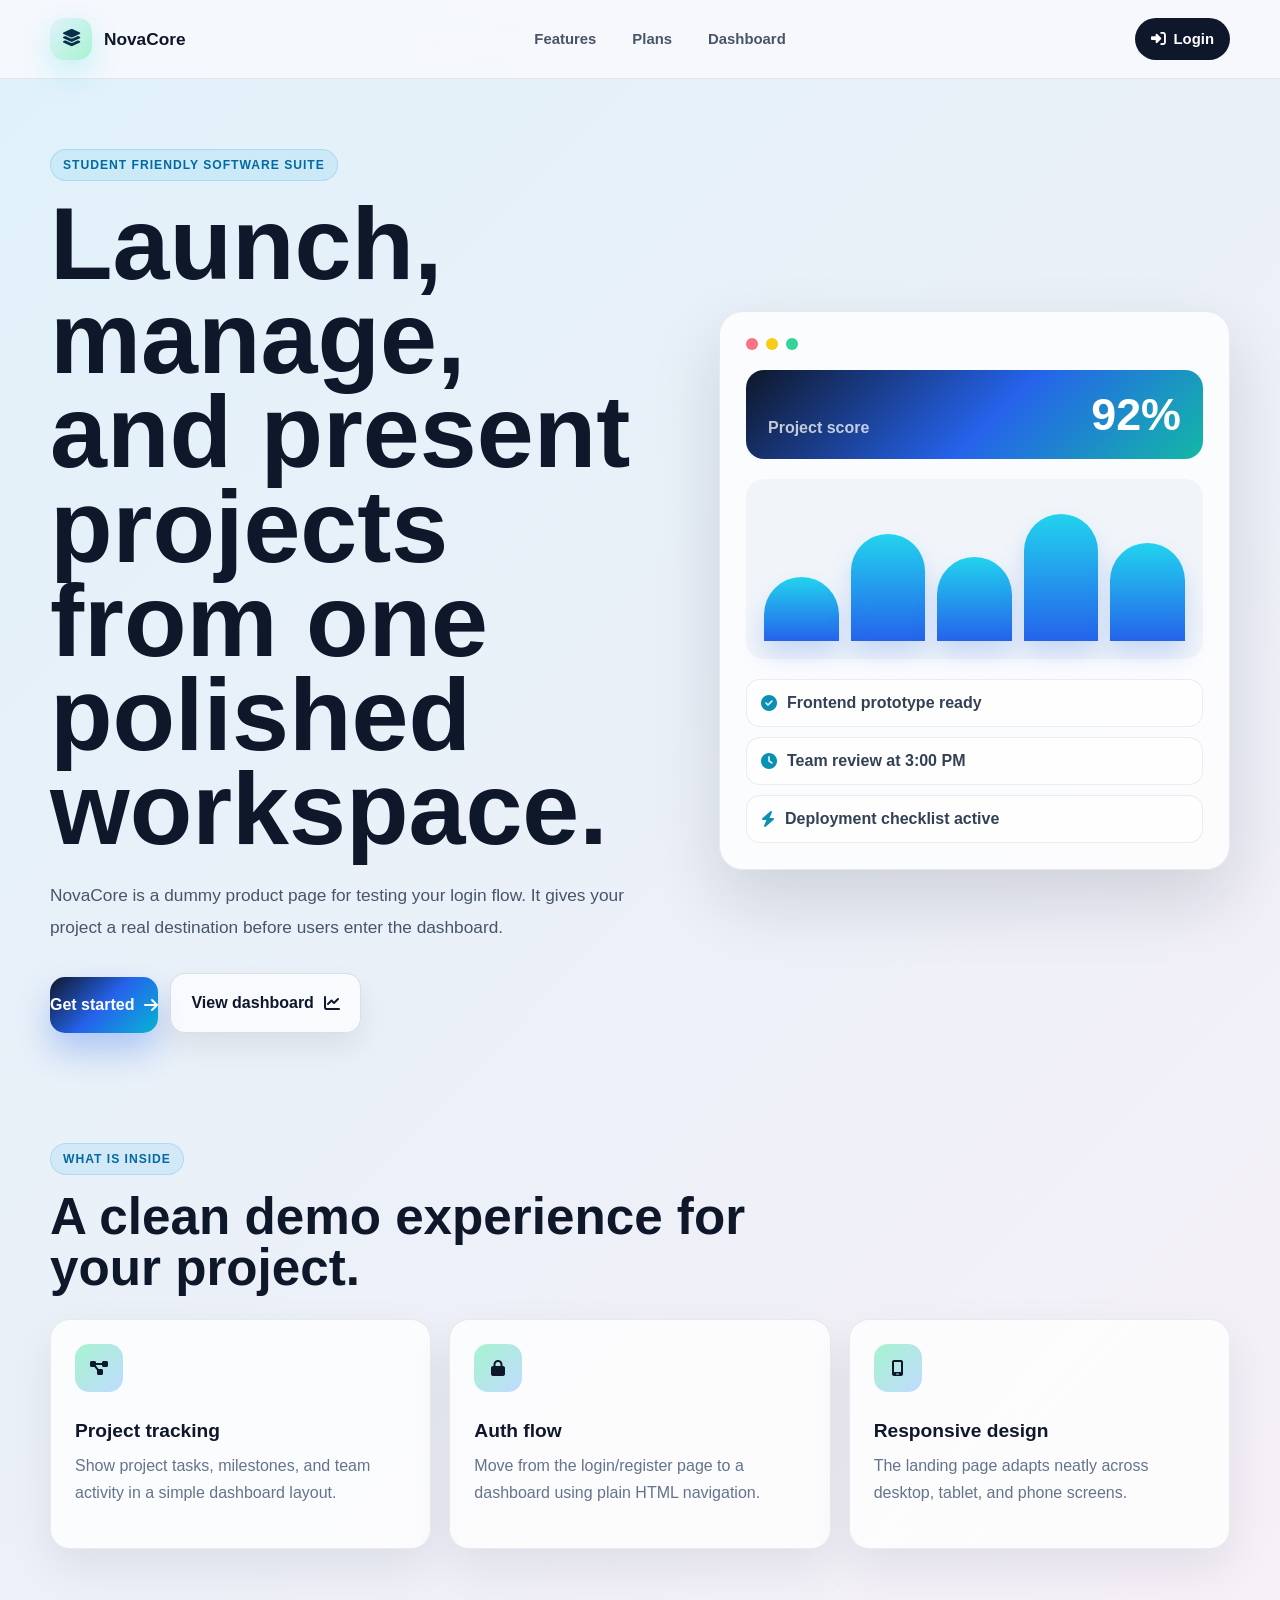
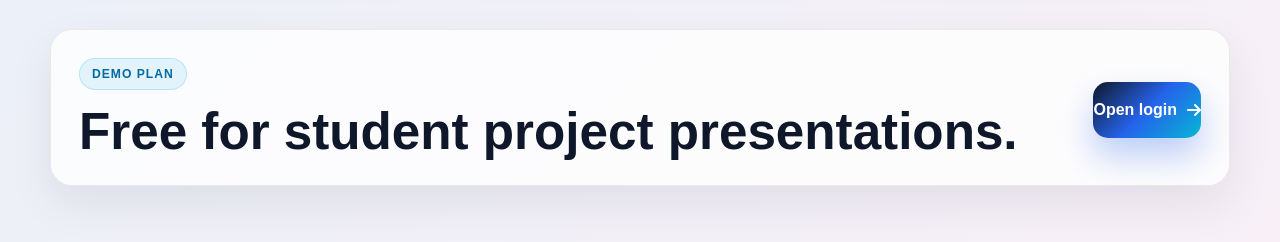
==== signin.html @ 2100c952 "This is my website" ====
<!DOCTYPE html>
<html lang="en">
<head>
    <meta charset="UTF-8">
    <meta name="viewport" content="width=device-width, initial-scale=1.0">
    <title>NovaCore | Landing Page</title>
    <link rel="preconnect" href="https://cdnjs.cloudflare.com">
    <link rel="stylesheet" href="https://cdnjs.cloudflare.com/ajax/libs/font-awesome/6.5.1/css/all.min.css">
    <link rel="stylesheet" href="style.css">
</head>
<body class="site-body">
    <header class="site-header">
        <nav class="site-nav" aria-label="Primary navigation">
            <a class="brand dark-brand" href="signin.html" aria-label="NovaCore landing page">
                <span class="brand-mark"><i class="fa-solid fa-layer-group"></i></span>
                <span>NovaCore</span>
            </a>

            <div class="nav-links">
                <a href="#features">Features</a>
                <a href="#pricing">Plans</a>
                <a href="dashboard.html">Dashboard</a>
            </div>

            <a class="nav-action" href="index.html">
                <i class="fa-solid fa-right-to-bracket"></i>
                Login
            </a>
        </nav>
    </header>

    <main>
        <section class="landing-hero">
            <div class="hero-copy">
                <p class="eyebrow dark-eyebrow">Student friendly software suite</p>
                <h1>Launch, manage, and present projects from one polished workspace.</h1>
                <p>
                    NovaCore is a dummy product page for testing your login flow. It gives your project a real destination before users enter the dashboard.
                </p>
                <div class="hero-actions">
                    <a class="primary-button" href="index.html">
                        Get started
                        <i class="fa-solid fa-arrow-right"></i>
                    </a>
                    <a class="ghost-button" href="dashboard.html">
                        View dashboard
                        <i class="fa-solid fa-chart-line"></i>
                    </a>
                </div>
            </div>

            <div class="product-preview" aria-label="NovaCore project overview preview">
                <div class="preview-topbar">
                    <span></span>
                    <span></span>
                    <span></span>
                </div>
                <div class="preview-metric">
                    <span>Project score</span>
                    <strong>92%</strong>
                </div>
                <div class="preview-chart">
                    <span class="bar bar-one"></span>
                    <span class="bar bar-two"></span>
                    <span class="bar bar-three"></span>
                    <span class="bar bar-four"></span>
                    <span class="bar bar-five"></span>
                </div>
                <div class="preview-list">
                    <div>
                        <i class="fa-solid fa-circle-check"></i>
                        Frontend prototype ready
                    </div>
                    <div>
                        <i class="fa-solid fa-clock"></i>
                        Team review at 3:00 PM
                    </div>
                    <div>
                        <i class="fa-solid fa-bolt"></i>
                        Deployment checklist active
                    </div>
                </div>
            </div>
        </section>

        <section class="feature-section" id="features" aria-labelledby="features-title">
            <div class="section-heading">
                <p class="eyebrow dark-eyebrow">What is inside</p>
                <h2 id="features-title">A clean demo experience for your project.</h2>
            </div>

            <div class="feature-grid">
                <article class="feature-card">
                    <i class="fa-solid fa-diagram-project"></i>
                    <h3>Project tracking</h3>
                    <p>Show project tasks, milestones, and team activity in a simple dashboard layout.</p>
                </article>
                <article class="feature-card">
                    <i class="fa-solid fa-lock"></i>
                    <h3>Auth flow</h3>
                    <p>Move from the login/register page to a dashboard using plain HTML navigation.</p>
                </article>
                <article class="feature-card">
                    <i class="fa-solid fa-mobile-screen"></i>
                    <h3>Responsive design</h3>
                    <p>The landing page adapts neatly across desktop, tablet, and phone screens.</p>
                </article>
            </div>
        </section>

        <section class="pricing-strip" id="pricing" aria-labelledby="pricing-title">
            <div>
                <p class="eyebrow dark-eyebrow">Demo plan</p>
                <h2 id="pricing-title">Free for student project presentations.</h2>
            </div>
            <a class="primary-button" href="index.html">
                Open login
                <i class="fa-solid fa-arrow-right"></i>
            </a>
        </section>
    </main>
</body>
</html>
---- style.css ----
:root {
    --bg-ink: #101828;
    --bg-deep: #172554;
    --accent-cyan: #22d3ee;
    --accent-mint: #34d399;
    --accent-rose: #fb7185;
    --accent-gold: #facc15;
    --card-bg: rgba(255, 255, 255, 0.16);
    --card-border: rgba(255, 255, 255, 0.28);
    --text-main: #f8fafc;
    --text-muted: rgba(248, 250, 252, 0.72);
    --input-bg: rgba(255, 255, 255, 0.88);
    --input-text: #111827;
    --shadow-heavy: 0 30px 80px rgba(2, 6, 23, 0.35);
    --shadow-soft: 0 18px 45px rgba(15, 23, 42, 0.22);
    --radius-lg: 28px;
    --radius-sm: 12px;
}

* {
    box-sizing: border-box;
    margin: 0;
    padding: 0;
}

html {
    min-height: 100%;
    scroll-behavior: smooth;
}

body {
    min-height: 100vh;
    font-family: "Inter", "Segoe UI", Arial, sans-serif;
    color: var(--text-main);
    background:
        radial-gradient(circle at 15% 15%, rgba(34, 211, 238, 0.42), transparent 28%),
        radial-gradient(circle at 85% 12%, rgba(251, 113, 133, 0.36), transparent 28%),
        radial-gradient(circle at 80% 82%, rgba(52, 211, 153, 0.32), transparent 30%),
        linear-gradient(135deg, var(--bg-ink) 0%, var(--bg-deep) 48%, #4c1d95 100%);
    overflow-x: hidden;
}

button,
input {
    font: inherit;
}

a {
    color: inherit;
    text-decoration: none;
}

.auth-page {
    position: relative;
    min-height: 100vh;
    display: grid;
    place-items: center;
    padding: 48px 20px;
    isolation: isolate;
}

.background-shape {
    position: fixed;
    z-index: -1;
    border-radius: 999px;
    filter: blur(2px);
    opacity: 0.78;
    animation: floatShape 9s ease-in-out infinite;
}

.shape-one {
    width: 170px;
    height: 170px;
    top: 8%;
    left: 7%;
    background: linear-gradient(135deg, var(--accent-cyan), var(--accent-mint));
}

.shape-two {
    width: 230px;
    height: 230px;
    right: 5%;
    bottom: 7%;
    background: linear-gradient(135deg, var(--accent-rose), #a78bfa);
    animation-delay: -3s;
}

.shape-three {
    width: 95px;
    height: 95px;
    left: 52%;
    bottom: 14%;
    background: linear-gradient(135deg, var(--accent-gold), var(--accent-rose));
    animation-delay: -5s;
}

.auth-shell {
    width: min(1120px, 100%);
    display: grid;
    grid-template-columns: minmax(0, 0.95fr) minmax(380px, 1fr);
    gap: 22px;
    padding: 18px;
    border: 1px solid var(--card-border);
    border-radius: var(--radius-lg);
    background: var(--card-bg);
    box-shadow: var(--shadow-heavy);
    backdrop-filter: blur(24px);
    -webkit-backdrop-filter: blur(24px);
    animation: fadeIn 0.85s ease both;
}

.brand-panel,
.form-panel {
    border-radius: 22px;
}

.brand-panel {
    position: relative;
    min-height: 620px;
    display: flex;
    flex-direction: column;
    justify-content: space-between;
    padding: 34px;
    overflow: hidden;
    background:
        linear-gradient(160deg, rgba(15, 23, 42, 0.8), rgba(15, 23, 42, 0.28)),
        radial-gradient(circle at 20% 20%, rgba(34, 211, 238, 0.48), transparent 25%),
        radial-gradient(circle at 85% 72%, rgba(250, 204, 21, 0.28), transparent 28%);
}

.brand-panel::before {
    content: "";
    position: absolute;
    inset: 18px;
    border: 1px solid rgba(255, 255, 255, 0.14);
    border-radius: 18px;
    pointer-events: none;
}

.brand {
    position: relative;
    display: inline-flex;
    align-items: center;
    gap: 12px;
    width: fit-content;
    font-size: 1.08rem;
    font-weight: 800;
    letter-spacing: 0;
}

.brand-mark,
.form-icon {
    display: inline-grid;
    place-items: center;
    color: #082f49;
    background: linear-gradient(135deg, #e0f2fe, #a7f3d0);
    box-shadow: 0 12px 30px rgba(34, 211, 238, 0.24);
}

.brand-mark {
    width: 42px;
    height: 42px;
    border-radius: 14px;
}

.brand-content {
    position: relative;
    max-width: 500px;
    animation: slideIn 0.8s 0.1s ease both;
}

.eyebrow {
    width: fit-content;
    margin-bottom: 16px;
    padding: 8px 12px;
    border: 1px solid rgba(255, 255, 255, 0.22);
    border-radius: 999px;
    color: #ecfeff;
    background: rgba(255, 255, 255, 0.1);
    font-size: 0.76rem;
    font-weight: 800;
    text-transform: uppercase;
    letter-spacing: 0.08em;
}

.brand-content h1 {
    max-width: 12ch;
    font-size: clamp(2.45rem, 6vw, 4.9rem);
    line-height: 0.95;
    letter-spacing: 0;
}

.brand-copy {
    max-width: 38rem;
    margin-top: 22px;
    color: var(--text-muted);
    font-size: 1.02rem;
    line-height: 1.7;
}

.trust-row {
    position: relative;
    display: grid;
    grid-template-columns: repeat(3, 1fr);
    gap: 12px;
}

.trust-row div {
    padding: 16px;
    border: 1px solid rgba(255, 255, 255, 0.16);
    border-radius: 16px;
    background: rgba(255, 255, 255, 0.1);
}

.trust-row strong,
.trust-row span {
    display: block;
}

.trust-row strong {
    margin-bottom: 4px;
    font-size: 1.15rem;
}

.trust-row span {
    color: var(--text-muted);
    font-size: 0.82rem;
}

.form-panel {
    position: relative;
    padding: 28px;
    background: rgba(255, 255, 255, 0.72);
    color: #0f172a;
    box-shadow: inset 0 1px 0 rgba(255, 255, 255, 0.75);
}

.tab-input {
    position: absolute;
    opacity: 0;
    pointer-events: none;
}

.tab-switcher {
    display: grid;
    grid-template-columns: repeat(2, 1fr);
    gap: 8px;
    padding: 7px;
    border: 1px solid rgba(15, 23, 42, 0.08);
    border-radius: 18px;
    background: rgba(255, 255, 255, 0.68);
}

.tab-button {
    display: inline-flex;
    align-items: center;
    justify-content: center;
    gap: 9px;
    min-height: 48px;
    border-radius: 13px;
    color: #475569;
    font-weight: 800;
    cursor: pointer;
    transition: transform 0.25s ease, color 0.25s ease, background 0.25s ease, box-shadow 0.25s ease;
}

.tab-button:hover {
    transform: translateY(-1px);
    color: #0f172a;
}

#login-tab:checked ~ .tab-switcher .login-toggle,
#register-tab:checked ~ .tab-switcher .register-toggle {
    color: #f8fafc;
    background: linear-gradient(135deg, #0f172a, #2563eb 52%, #06b6d4);
    box-shadow: 0 14px 28px rgba(37, 99, 235, 0.28);
}

.forms-stack {
    position: relative;
    margin-top: 26px;
    overflow: hidden;
}

.auth-form {
    display: grid;
    gap: 18px;
    animation: formReveal 0.45s ease both;
}

.register-form {
    display: none;
}

#register-tab:checked ~ .forms-stack .login-form {
    display: none;
}

#register-tab:checked ~ .forms-stack .register-form {
    display: grid;
}

.form-heading {
    display: flex;
    align-items: center;
    gap: 14px;
}

.form-icon {
    flex: 0 0 auto;
    width: 50px;
    height: 50px;
    border-radius: 16px;
}

.form-heading h2 {
    margin-bottom: 4px;
    color: #0f172a;
    font-size: clamp(1.65rem, 4vw, 2.2rem);
    line-height: 1.1;
    letter-spacing: 0;
}

.form-heading p {
    color: #64748b;
    line-height: 1.5;
}

.social-grid {
    display: grid;
    grid-template-columns: repeat(2, 1fr);
    gap: 12px;
}

.social-button,
.primary-button {
    border: 0;
    cursor: pointer;
}

.social-button {
    display: inline-flex;
    align-items: center;
    justify-content: center;
    gap: 10px;
    min-height: 50px;
    padding: 0 16px;
    border: 1px solid rgba(15, 23, 42, 0.1);
    border-radius: var(--radius-sm);
    color: #172033;
    background: rgba(255, 255, 255, 0.78);
    font-weight: 800;
    box-shadow: 0 10px 28px rgba(15, 23, 42, 0.07);
    transition: transform 0.25s ease, border-color 0.25s ease, box-shadow 0.25s ease, background 0.25s ease;
}

.social-button:hover {
    transform: translateY(-2px);
    border-color: rgba(37, 99, 235, 0.24);
    background: #ffffff;
    box-shadow: var(--shadow-soft);
}

.social-button .fa-google {
    color: #ea4335;
}

.social-button .fa-github {
    color: #111827;
}

.divider {
    display: flex;
    align-items: center;
    gap: 12px;
    color: #64748b;
    font-size: 0.84rem;
    font-weight: 800;
    text-transform: uppercase;
    letter-spacing: 0.08em;
}

.divider::before,
.divider::after {
    content: "";
    height: 1px;
    flex: 1;
    background: rgba(100, 116, 139, 0.22);
}

.input-group {
    display: grid;
    gap: 8px;
}

.input-group label,
.checkbox-label,
.form-options a {
    font-size: 0.9rem;
    font-weight: 750;
}

.input-group label {
    color: #243046;
}

.input-field {
    display: flex;
    align-items: center;
    min-height: 54px;
    border: 1px solid rgba(15, 23, 42, 0.1);
    border-radius: 15px;
    background: var(--input-bg);
    box-shadow: 0 12px 24px rgba(15, 23, 42, 0.06);
    transition: border-color 0.25s ease, box-shadow 0.25s ease, background 0.25s ease;
}

.input-field i {
    width: 48px;
    color: #64748b;
    text-align: center;
    transition: color 0.25s ease;
}

.input-field input {
    width: 100%;
    min-width: 0;
    border: 0;
    outline: 0;
    padding: 0 16px 0 0;
    color: var(--input-text);
    background: transparent;
}

.input-field input::placeholder {
    color: #94a3b8;
}

.input-field:focus-within {
    border-color: rgba(6, 182, 212, 0.72);
    background: #ffffff;
    box-shadow: 0 0 0 4px rgba(34, 211, 238, 0.18), 0 14px 30px rgba(15, 23, 42, 0.1);
}

.input-field:focus-within i {
    color: #0891b2;
}

.form-options {
    display: flex;
    align-items: center;
    justify-content: space-between;
    gap: 16px;
}

.checkbox-label {
    display: inline-flex;
    align-items: center;
    gap: 9px;
    color: #475569;
    cursor: pointer;
}

.checkbox-label input {
    width: 17px;
    height: 17px;
    accent-color: #0891b2;
}

.form-options a {
    color: #2563eb;
    transition: color 0.25s ease;
}

.form-options a:hover {
    color: #0f766e;
}

.primary-button {
    display: inline-flex;
    align-items: center;
    justify-content: center;
    gap: 10px;
    min-height: 56px;
    margin-top: 4px;
    border-radius: 15px;
    color: #ffffff;
    background: linear-gradient(135deg, #0f172a, #2563eb 50%, #06b6d4);
    font-size: 1rem;
    font-weight: 900;
    box-shadow: 0 18px 34px rgba(37, 99, 235, 0.3);
    transition: transform 0.25s ease, box-shadow 0.25s ease, filter 0.25s ease;
}

.primary-button:hover {
    transform: translateY(-2px);
    box-shadow: 0 24px 44px rgba(37, 99, 235, 0.36);
    filter: saturate(1.08);
}

.primary-button:active,
.social-button:active,
.tab-button:active {
    transform: translateY(0);
}

@keyframes fadeIn {
    from {
        opacity: 0;
        transform: translateY(24px) scale(0.98);
    }

    to {
        opacity: 1;
        transform: translateY(0) scale(1);
    }
}

@keyframes slideIn {
    from {
        opacity: 0;
        transform: translateX(-22px);
    }

    to {
        opacity: 1;
        transform: translateX(0);
    }
}

@keyframes formReveal {
    from {
        opacity: 0;
        transform: translateY(16px);
    }

    to {
        opacity: 1;
        transform: translateY(0);
    }
}

@keyframes floatShape {
    0%,
    100% {
        transform: translate3d(0, 0, 0) rotate(0deg);
    }

    50% {
        transform: translate3d(18px, -22px, 0) rotate(12deg);
    }
}

@media (max-width: 980px) {
    .auth-page {
        padding: 32px 16px;
    }

    .auth-shell {
        grid-template-columns: 1fr;
    }

    .brand-panel {
        min-height: 420px;
    }

    .brand-content h1 {
        max-width: 16ch;
    }
}

@media (max-width: 640px) {
    .auth-page {
        display: block;
        padding: 14px;
    }

    .auth-shell {
        padding: 10px;
        border-radius: 22px;
    }

    .brand-panel,
    .form-panel {
        border-radius: 18px;
    }

    .brand-panel {
        min-height: auto;
        gap: 44px;
        padding: 24px;
    }

    .brand-content h1 {
        font-size: 2.35rem;
    }

    .brand-copy {
        font-size: 0.96rem;
    }

    .trust-row {
        grid-template-columns: 1fr;
    }

    .form-panel {
        padding: 20px;
    }

    .tab-switcher,
    .social-grid {
        grid-template-columns: 1fr;
    }

    .form-heading {
        align-items: flex-start;
    }

    .form-options {
        align-items: flex-start;
        flex-direction: column;
        gap: 10px;
    }

    .divider {
        font-size: 0.74rem;
        letter-spacing: 0.04em;
    }

    .shape-one {
        width: 115px;
        height: 115px;
    }

    .shape-two {
        width: 150px;
        height: 150px;
    }
}

@media (max-width: 400px) {
    .brand-panel,
    .form-panel {
        padding: 18px;
    }

    .brand-content h1 {
        font-size: 2rem;
    }

    .form-heading h2 {
        font-size: 1.45rem;
    }

    .form-icon {
        width: 44px;
        height: 44px;
        border-radius: 14px;
    }
}

.site-body,
.dashboard-body {
    color: #0f172a;
    background:
        linear-gradient(135deg, rgba(14, 165, 233, 0.1), rgba(244, 114, 182, 0.08)),
        #f8fafc;
}

.site-header,
.dashboard-header {
    position: sticky;
    top: 0;
    z-index: 10;
    border-bottom: 1px solid rgba(15, 23, 42, 0.08);
    background: rgba(248, 250, 252, 0.86);
    backdrop-filter: blur(18px);
    -webkit-backdrop-filter: blur(18px);
}

.site-nav,
.dashboard-header {
    width: min(1180px, calc(100% - 32px));
    margin: 0 auto;
}

.site-nav {
    min-height: 78px;
    display: flex;
    align-items: center;
    justify-content: space-between;
    gap: 20px;
}

.dark-brand {
    color: #0f172a;
}

.nav-links,
.dashboard-actions {
    display: flex;
    align-items: center;
    gap: 8px;
}

.nav-links a,
.nav-action,
.dashboard-actions a {
    display: inline-flex;
    align-items: center;
    justify-content: center;
    gap: 8px;
    min-height: 42px;
    border-radius: 999px;
    color: #475569;
    font-size: 0.93rem;
    font-weight: 800;
    transition: color 0.25s ease, background 0.25s ease, transform 0.25s ease;
}

.nav-links a {
    padding: 0 14px;
}

.nav-action {
    padding: 0 16px;
    color: #ffffff;
    background: #0f172a;
}

.nav-links a:hover,
.dashboard-actions a:hover {
    color: #0f172a;
    background: rgba(15, 23, 42, 0.06);
    transform: translateY(-1px);
}

.nav-action:hover {
    transform: translateY(-1px);
    background: #2563eb;
}

.landing-hero,
.feature-section,
.pricing-strip {
    width: min(1180px, calc(100% - 32px));
    margin: 0 auto;
}

.landing-hero {
    min-height: calc(100vh - 78px);
    display: grid;
    grid-template-columns: minmax(0, 1fr) minmax(340px, 0.82fr);
    align-items: center;
    gap: 46px;
    padding: 70px 0;
}

.hero-copy {
    animation: slideIn 0.75s ease both;
}

.dark-eyebrow {
    color: #0369a1;
    border-color: rgba(14, 165, 233, 0.2);
    background: rgba(14, 165, 233, 0.1);
}

.hero-copy h1 {
    max-width: 13ch;
    color: #0f172a;
    font-size: clamp(3rem, 8vw, 6.4rem);
    line-height: 0.92;
    letter-spacing: 0;
}

.hero-copy > p:not(.eyebrow) {
    max-width: 620px;
    margin-top: 24px;
    color: #475569;
    font-size: 1.08rem;
    line-height: 1.8;
}

.hero-actions {
    display: flex;
    flex-wrap: wrap;
    gap: 12px;
    margin-top: 30px;
}

.ghost-button {
    display: inline-flex;
    align-items: center;
    justify-content: center;
    gap: 10px;
    min-height: 56px;
    padding: 0 20px;
    border: 1px solid rgba(15, 23, 42, 0.12);
    border-radius: 15px;
    color: #0f172a;
    background: rgba(255, 255, 255, 0.68);
    font-weight: 900;
    box-shadow: 0 14px 30px rgba(15, 23, 42, 0.08);
    transition: transform 0.25s ease, box-shadow 0.25s ease, border-color 0.25s ease;
}

.ghost-button:hover {
    transform: translateY(-2px);
    border-color: rgba(37, 99, 235, 0.24);
    box-shadow: var(--shadow-soft);
}

.product-preview {
    display: grid;
    gap: 20px;
    padding: 26px;
    border: 1px solid rgba(15, 23, 42, 0.08);
    border-radius: 24px;
    background: rgba(255, 255, 255, 0.78);
    box-shadow: 0 30px 70px rgba(15, 23, 42, 0.14);
    animation: fadeIn 0.8s 0.12s ease both;
}

.preview-topbar {
    display: flex;
    gap: 8px;
}

.preview-topbar span {
    width: 12px;
    height: 12px;
    border-radius: 999px;
    background: #fb7185;
}

.preview-topbar span:nth-child(2) {
    background: #facc15;
}

.preview-topbar span:nth-child(3) {
    background: #34d399;
}

.preview-metric {
    display: flex;
    align-items: end;
    justify-content: space-between;
    gap: 20px;
    padding: 22px;
    border-radius: 18px;
    color: #ffffff;
    background: linear-gradient(135deg, #0f172a, #2563eb 54%, #14b8a6);
}

.preview-metric span {
    color: rgba(255, 255, 255, 0.74);
    font-weight: 800;
}

.preview-metric strong {
    font-size: 2.8rem;
    line-height: 1;
}

.preview-chart {
    min-height: 180px;
    display: flex;
    align-items: end;
    gap: 12px;
    padding: 18px;
    border-radius: 18px;
    background: #f1f5f9;
}

.preview-chart .bar {
    flex: 1;
    min-width: 26px;
    border-radius: 999px 999px 8px 8px;
    background: linear-gradient(180deg, #22d3ee, #2563eb);
    box-shadow: 0 14px 24px rgba(37, 99, 235, 0.2);
}

.bar-one {
    height: 44%;
}

.bar-two {
    height: 74%;
}

.bar-three {
    height: 58%;
}

.bar-four {
    height: 88%;
}

.bar-five {
    height: 68%;
}

.preview-list {
    display: grid;
    gap: 10px;
}

.preview-list div {
    display: flex;
    align-items: center;
    gap: 10px;
    padding: 14px;
    border: 1px solid rgba(15, 23, 42, 0.08);
    border-radius: 14px;
    color: #334155;
    background: rgba(255, 255, 255, 0.7);
    font-weight: 750;
}

.preview-list i {
    color: #0891b2;
}

.feature-section {
    padding: 40px 0 80px;
}

.section-heading {
    max-width: 720px;
    margin-bottom: 26px;
}

.section-heading h2,
.pricing-strip h2 {
    color: #0f172a;
    font-size: clamp(2rem, 4vw, 3.4rem);
    line-height: 1;
    letter-spacing: 0;
}

.feature-grid {
    display: grid;
    grid-template-columns: repeat(3, 1fr);
    gap: 18px;
}

.feature-card,
.pricing-strip,
.metric-card,
.dashboard-card {
    border: 1px solid rgba(15, 23, 42, 0.08);
    background: rgba(255, 255, 255, 0.78);
    box-shadow: 0 18px 45px rgba(15, 23, 42, 0.08);
}

.feature-card {
    min-height: 230px;
    padding: 24px;
    border-radius: 20px;
    transition: transform 0.25s ease, box-shadow 0.25s ease;
}

.feature-card:hover {
    transform: translateY(-4px);
    box-shadow: 0 24px 54px rgba(15, 23, 42, 0.12);
}

.feature-card i {
    width: 48px;
    height: 48px;
    display: inline-grid;
    place-items: center;
    margin-bottom: 28px;
    border-radius: 14px;
    color: #0f172a;
    background: linear-gradient(135deg, #a7f3d0, #bfdbfe);
}

.feature-card h3 {
    margin-bottom: 10px;
    font-size: 1.2rem;
}

.feature-card p {
    color: #64748b;
    line-height: 1.7;
}

.pricing-strip {
    display: flex;
    align-items: center;
    justify-content: space-between;
    gap: 24px;
    margin-bottom: 56px;
    padding: 28px;
    border-radius: 22px;
}

.dashboard-body {
    min-height: 100vh;
}

.dashboard-header {
    min-height: 78px;
    display: grid;
    grid-template-columns: auto minmax(220px, 460px) auto;
    align-items: center;
    gap: 20px;
}

.search-form {
    display: flex;
    align-items: center;
    gap: 10px;
    min-height: 46px;
    padding: 0 16px;
    border: 1px solid rgba(15, 23, 42, 0.1);
    border-radius: 999px;
    background: rgba(255, 255, 255, 0.82);
    box-shadow: 0 12px 26px rgba(15, 23, 42, 0.06);
}

.search-form i {
    color: #64748b;
}

.search-form input {
    width: 100%;
    border: 0;
    outline: 0;
    color: #0f172a;
    background: transparent;
}

.dashboard-actions a {
    width: 42px;
    padding: 0;
    border: 1px solid rgba(15, 23, 42, 0.08);
    background: rgba(255, 255, 255, 0.72);
}

.dashboard-layout {
    width: min(1380px, calc(100% - 32px));
    display: grid;
    grid-template-columns: 240px minmax(0, 1fr);
    gap: 22px;
    margin: 24px auto 48px;
}

.sidebar {
    position: sticky;
    top: 102px;
    align-self: start;
    display: grid;
    gap: 8px;
    padding: 14px;
    border: 1px solid rgba(15, 23, 42, 0.08);
    border-radius: 22px;
    background: rgba(255, 255, 255, 0.74);
    box-shadow: 0 18px 45px rgba(15, 23, 42, 0.08);
}

.sidebar a {
    display: flex;
    align-items: center;
    gap: 12px;
    min-height: 48px;
    padding: 0 14px;
    border-radius: 14px;
    color: #475569;
    font-weight: 850;
    transition: color 0.25s ease, background 0.25s ease, transform 0.25s ease;
}

.sidebar a:hover,
.sidebar a.active {
    color: #ffffff;
    background: linear-gradient(135deg, #0f172a, #2563eb);
    transform: translateX(2px);
}

.dashboard-content {
    display: grid;
    gap: 22px;
}

.dashboard-title-row {
    display: flex;
    align-items: center;
    justify-content: space-between;
    gap: 20px;
}

.dashboard-title-row h1 {
    color: #0f172a;
    font-size: clamp(2rem, 5vw, 4rem);
    line-height: 1;
    letter-spacing: 0;
}

.metric-grid {
    display: grid;
    grid-template-columns: repeat(4, 1fr);
    gap: 16px;
}

.metric-card {
    display: grid;
    gap: 12px;
    padding: 20px;
    border-radius: 18px;
}

.metric-card span {
    width: 44px;
    height: 44px;
    display: inline-grid;
    place-items: center;
    border-radius: 14px;
    color: #0f172a;
    background: linear-gradient(135deg, #a7f3d0, #bfdbfe);
}

.metric-card p {
    color: #64748b;
    font-weight: 800;
}

.metric-card strong {
    font-size: 2rem;
    line-height: 1;
}

.dashboard-grid {
    display: grid;
    grid-template-columns: minmax(0, 1.3fr) minmax(280px, 0.7fr);
    gap: 18px;
}

.dashboard-card {
    display: grid;
    gap: 20px;
    min-height: 250px;
    padding: 22px;
    border-radius: 20px;
}

.wide-card {
    grid-row: span 2;
}

.card-heading {
    display: flex;
    align-items: flex-start;
    justify-content: space-between;
    gap: 16px;
}

.card-heading h2 {
    margin-bottom: 6px;
    font-size: 1.18rem;
}

.card-heading p {
    color: #64748b;
    font-weight: 750;
}

.card-heading > i {
    width: 42px;
    height: 42px;
    display: inline-grid;
    place-items: center;
    border-radius: 14px;
    color: #0369a1;
    background: rgba(14, 165, 233, 0.1);
}

.status-pill {
    display: inline-flex;
    align-items: center;
    min-height: 32px;
    padding: 0 12px;
    border-radius: 999px;
    color: #047857;
    background: rgba(52, 211, 153, 0.14);
    font-size: 0.82rem;
    font-weight: 900;
}

.analytics-chart {
    min-height: 360px;
    display: flex;
    align-items: end;
    gap: 14px;
    padding: 22px;
    border-radius: 18px;
    background:
        linear-gradient(rgba(148, 163, 184, 0.14) 1px, transparent 1px),
        #f8fafc;
    background-size: 100% 25%;
}

.analytics-chart span {
    flex: 1;
    min-width: 28px;
    border-radius: 999px 999px 10px 10px;
    background: linear-gradient(180deg, #fb7185, #2563eb 58%, #14b8a6);
    box-shadow: 0 18px 28px rgba(37, 99, 235, 0.18);
}

.chart-bar-44 {
    height: 44%;
}

.chart-bar-68 {
    height: 68%;
}

.chart-bar-52 {
    height: 52%;
}

.chart-bar-82 {
    height: 82%;
}

.chart-bar-74 {
    height: 74%;
}

.chart-bar-90 {
    height: 90%;
}

.timeline-list {
    display: grid;
    gap: 12px;
    list-style: none;
}

.timeline-list li {
    display: flex;
    align-items: center;
    gap: 14px;
    padding: 14px;
    border-radius: 14px;
    color: #334155;
    background: #f8fafc;
    font-weight: 800;
}

.timeline-list span {
    color: #2563eb;
    font-size: 0.86rem;
}

.project-list,
.activity-feed {
    display: grid;
    gap: 12px;
}

.project-list div {
    display: grid;
    grid-template-columns: auto 1fr auto;
    align-items: center;
    gap: 12px;
    padding: 14px;
    border-radius: 14px;
    background: #f8fafc;
}

.project-list p,
.activity-feed p {
    color: #334155;
    font-weight: 800;
}

.project-list strong {
    color: #0f172a;
}

.project-dot {
    width: 12px;
    height: 12px;
    border-radius: 999px;
}

.teal-dot {
    background: #14b8a6;
}

.rose-dot {
    background: #fb7185;
}

.gold-dot {
    background: #facc15;
}

.activity-feed p {
    padding: 14px;
    border-radius: 14px;
    background: #f8fafc;
    line-height: 1.6;
}

.sr-only {
    position: absolute;
    width: 1px;
    height: 1px;
    padding: 0;
    margin: -1px;
    overflow: hidden;
    clip: rect(0, 0, 0, 0);
    white-space: nowrap;
    border: 0;
}

@media (max-width: 1040px) {
    .landing-hero,
    .dashboard-layout {
        grid-template-columns: 1fr;
    }

    .landing-hero {
        min-height: auto;
    }

    .hero-copy h1 {
        max-width: 16ch;
    }

    .sidebar {
        position: static;
        display: flex;
        overflow-x: auto;
    }

    .sidebar a {
        flex: 0 0 auto;
        min-width: 150px;
    }

    .metric-grid {
        grid-template-columns: repeat(2, 1fr);
    }
}

@media (max-width: 820px) {
    .site-nav,
    .dashboard-header {
        width: min(100% - 24px, 1180px);
    }

    .site-nav {
        min-height: auto;
        flex-wrap: wrap;
        padding: 14px 0;
    }

    .nav-links {
        order: 3;
        width: 100%;
        justify-content: center;
        flex-wrap: wrap;
    }

    .landing-hero,
    .feature-section,
    .pricing-strip,
    .dashboard-layout {
        width: min(100% - 24px, 1180px);
    }

    .landing-hero {
        padding: 46px 0;
    }

    .feature-grid,
    .dashboard-grid {
        grid-template-columns: 1fr;
    }

    .wide-card {
        grid-row: auto;
    }

    .dashboard-header {
        grid-template-columns: 1fr auto;
        padding: 14px 0;
    }

    .search-form {
        grid-column: 1 / -1;
        order: 3;
    }

    .dashboard-title-row,
    .pricing-strip {
        align-items: flex-start;
        flex-direction: column;
    }
}

@media (max-width: 540px) {
    .hero-copy h1 {
        font-size: 2.75rem;
    }

    .hero-actions,
    .hero-actions .primary-button,
    .hero-actions .ghost-button,
    .pricing-strip .primary-button,
    .dashboard-title-row .primary-button {
        width: 100%;
    }

    .product-preview,
    .pricing-strip,
    .dashboard-card {
        padding: 18px;
        border-radius: 18px;
    }

    .preview-chart,
    .analytics-chart {
        min-height: 220px;
        gap: 8px;
        padding: 14px;
    }

    .metric-grid {
        grid-template-columns: 1fr;
    }

    .dashboard-layout {
        margin-top: 14px;
    }
}

@media (prefers-reduced-motion: reduce) {
    *,
    *::before,
    *::after {
        animation-duration: 0.01ms !important;
        animation-iteration-count: 1 !important;
        scroll-behavior: auto !important;
        transition-duration: 0.01ms !important;
    }
}
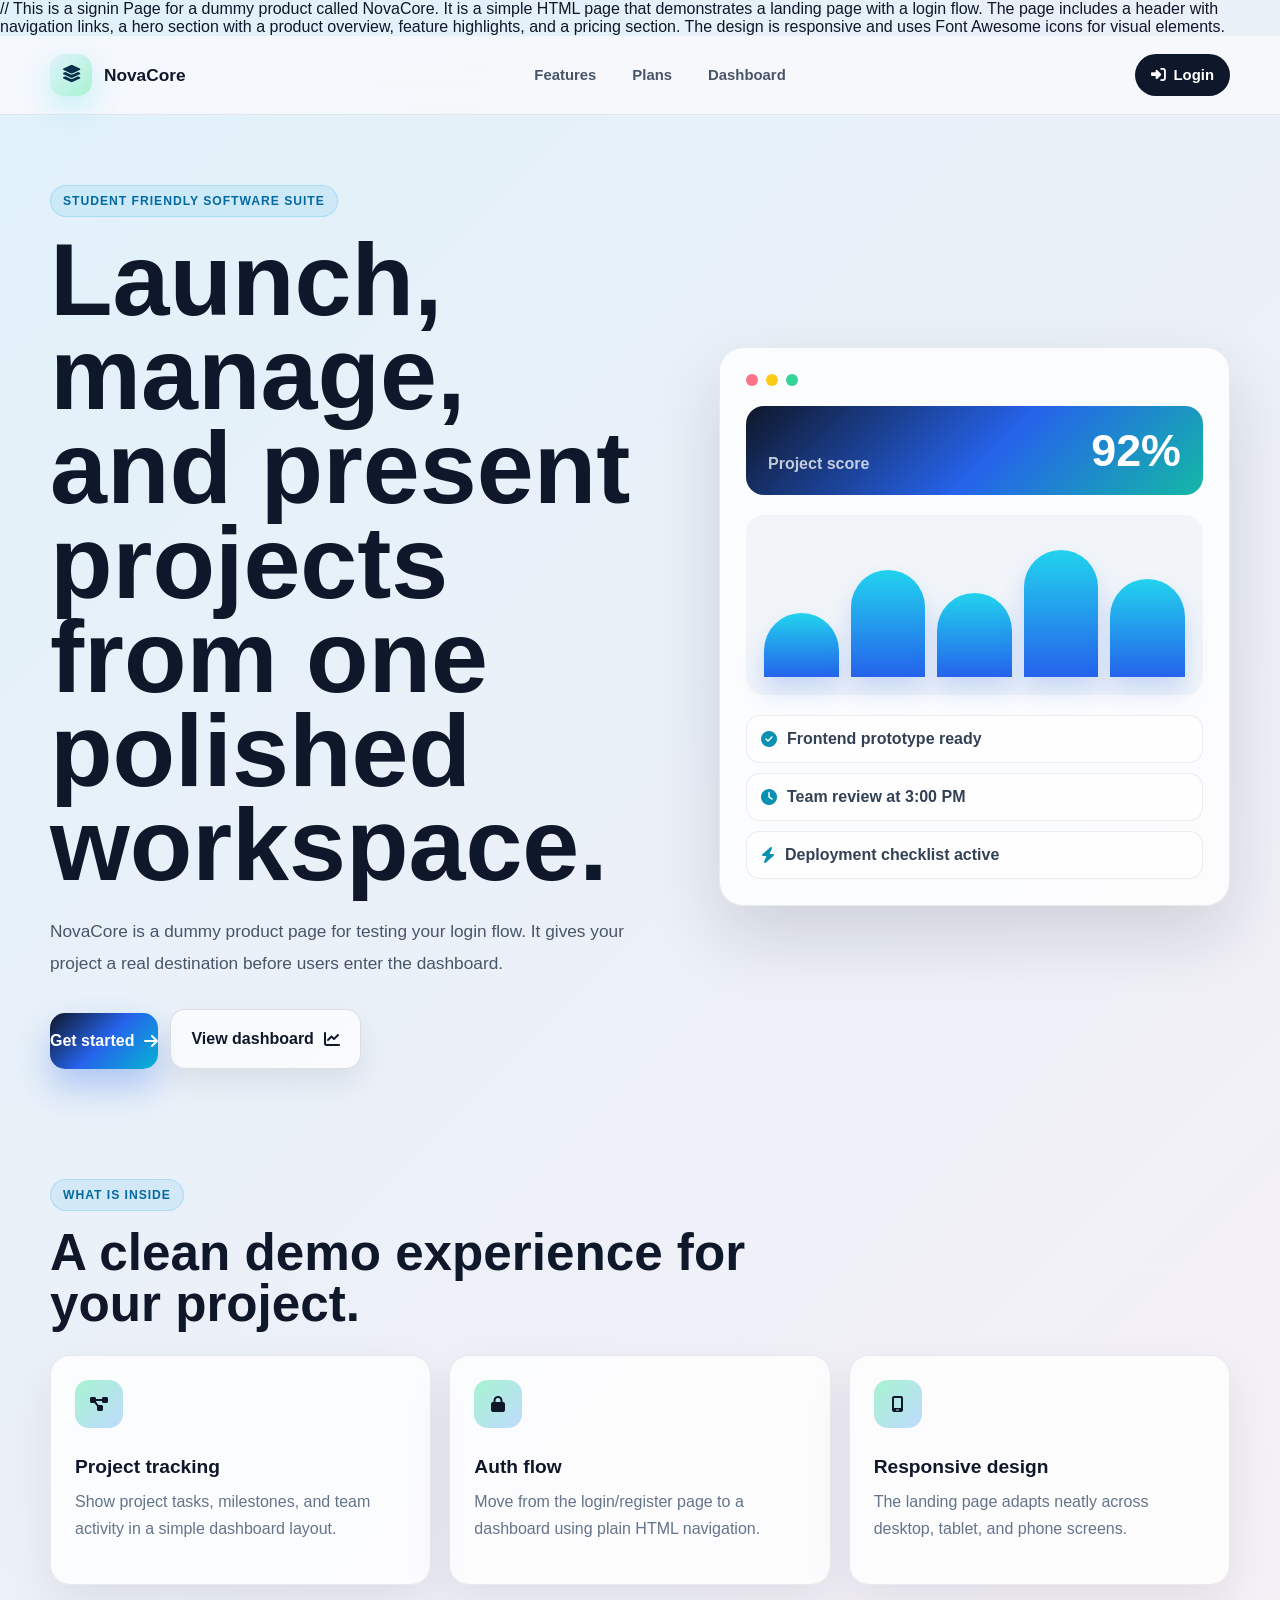
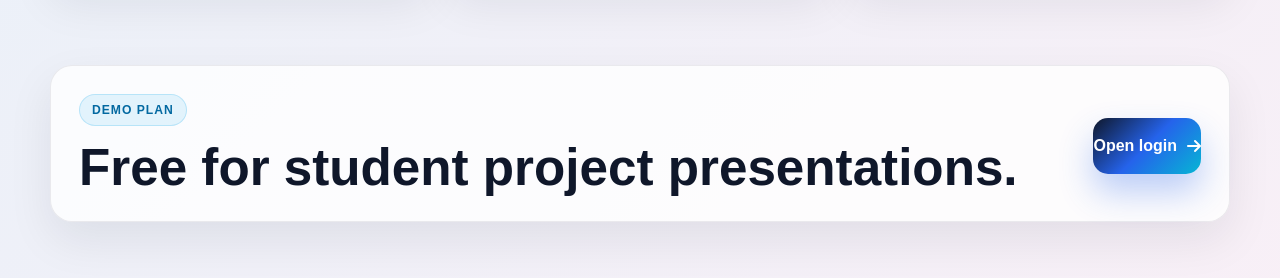
==== commit 60964713: "Added register page and modified signin page" ====
--- a/signin.html
+++ b/signin.html
@@ -1,3 +1,5 @@
+// This is a signin Page for a dummy product called NovaCore. It is a simple HTML page that demonstrates a landing page with a login flow. The page includes a header with navigation links, a hero section with a product overview, feature highlights, and a pricing section. The design is responsive and uses Font Awesome icons for visual elements.
+
 <!DOCTYPE html>
 <html lang="en">
 <head>
